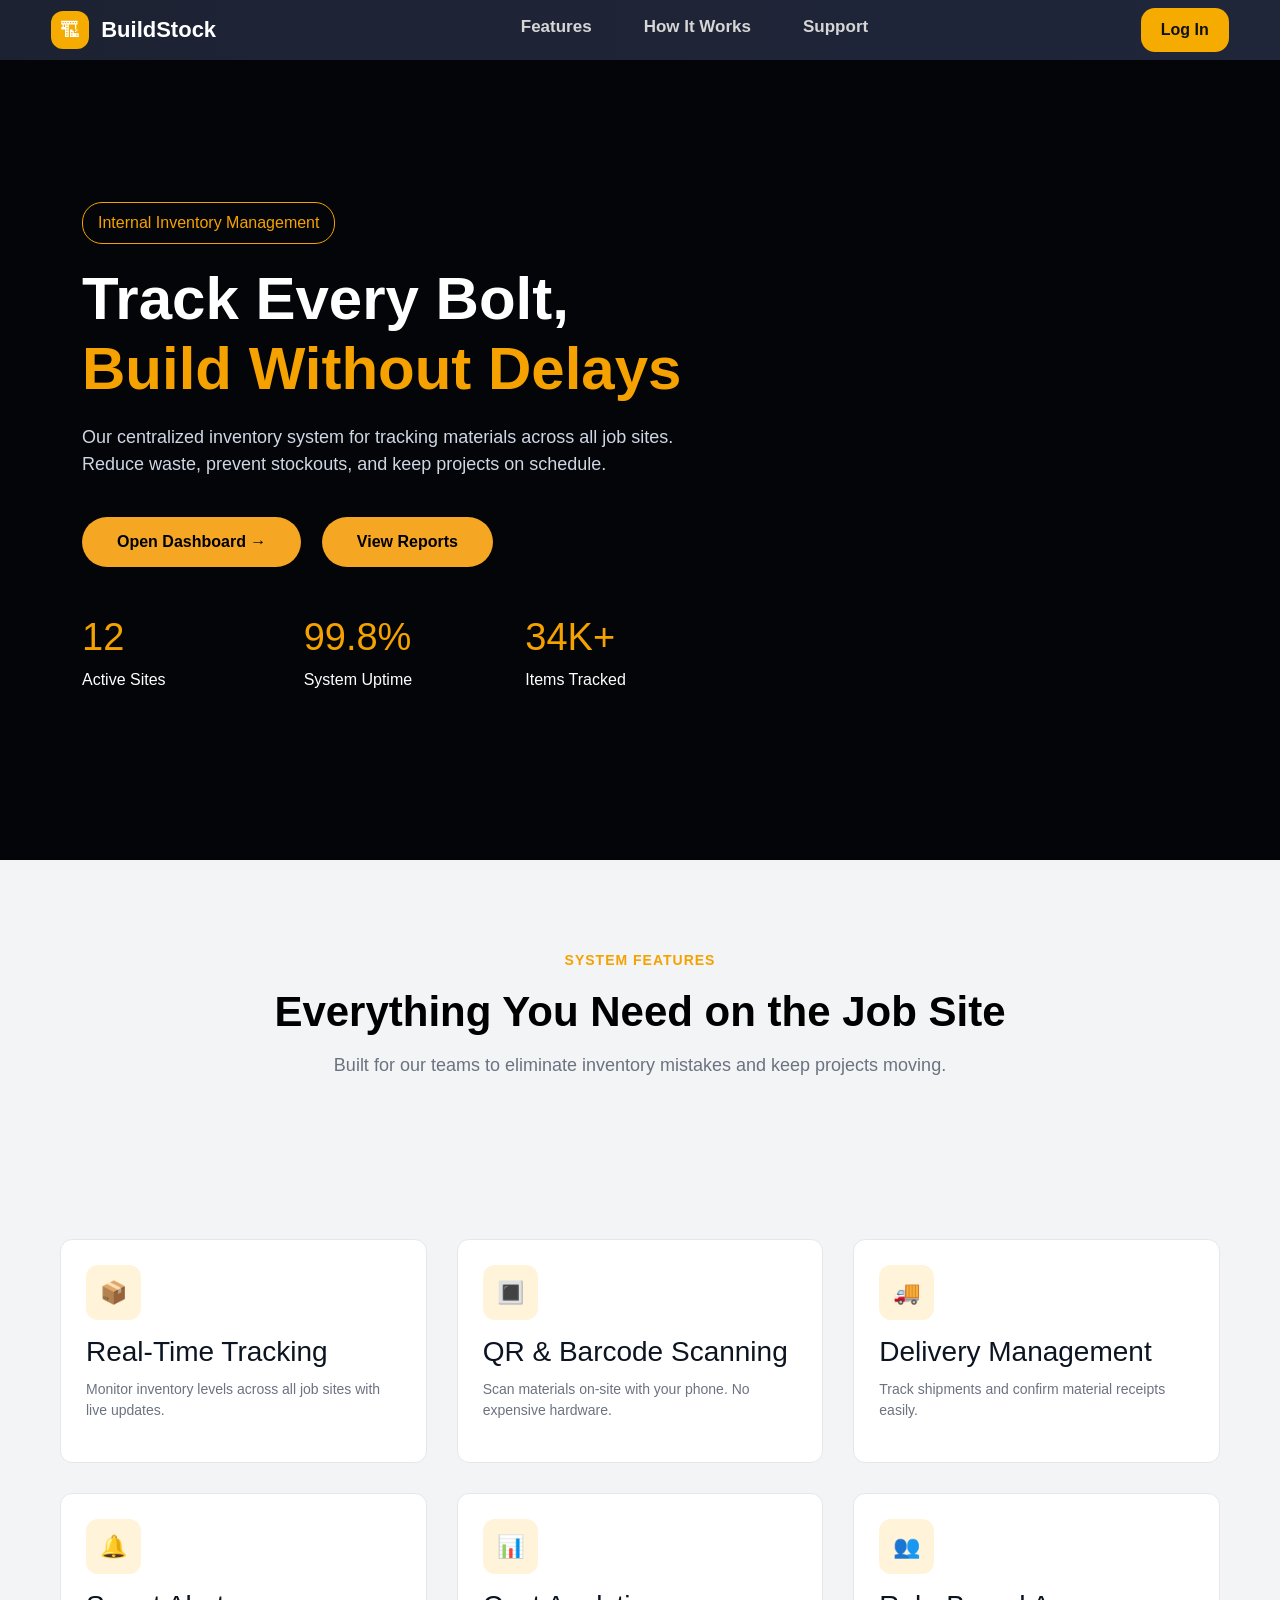
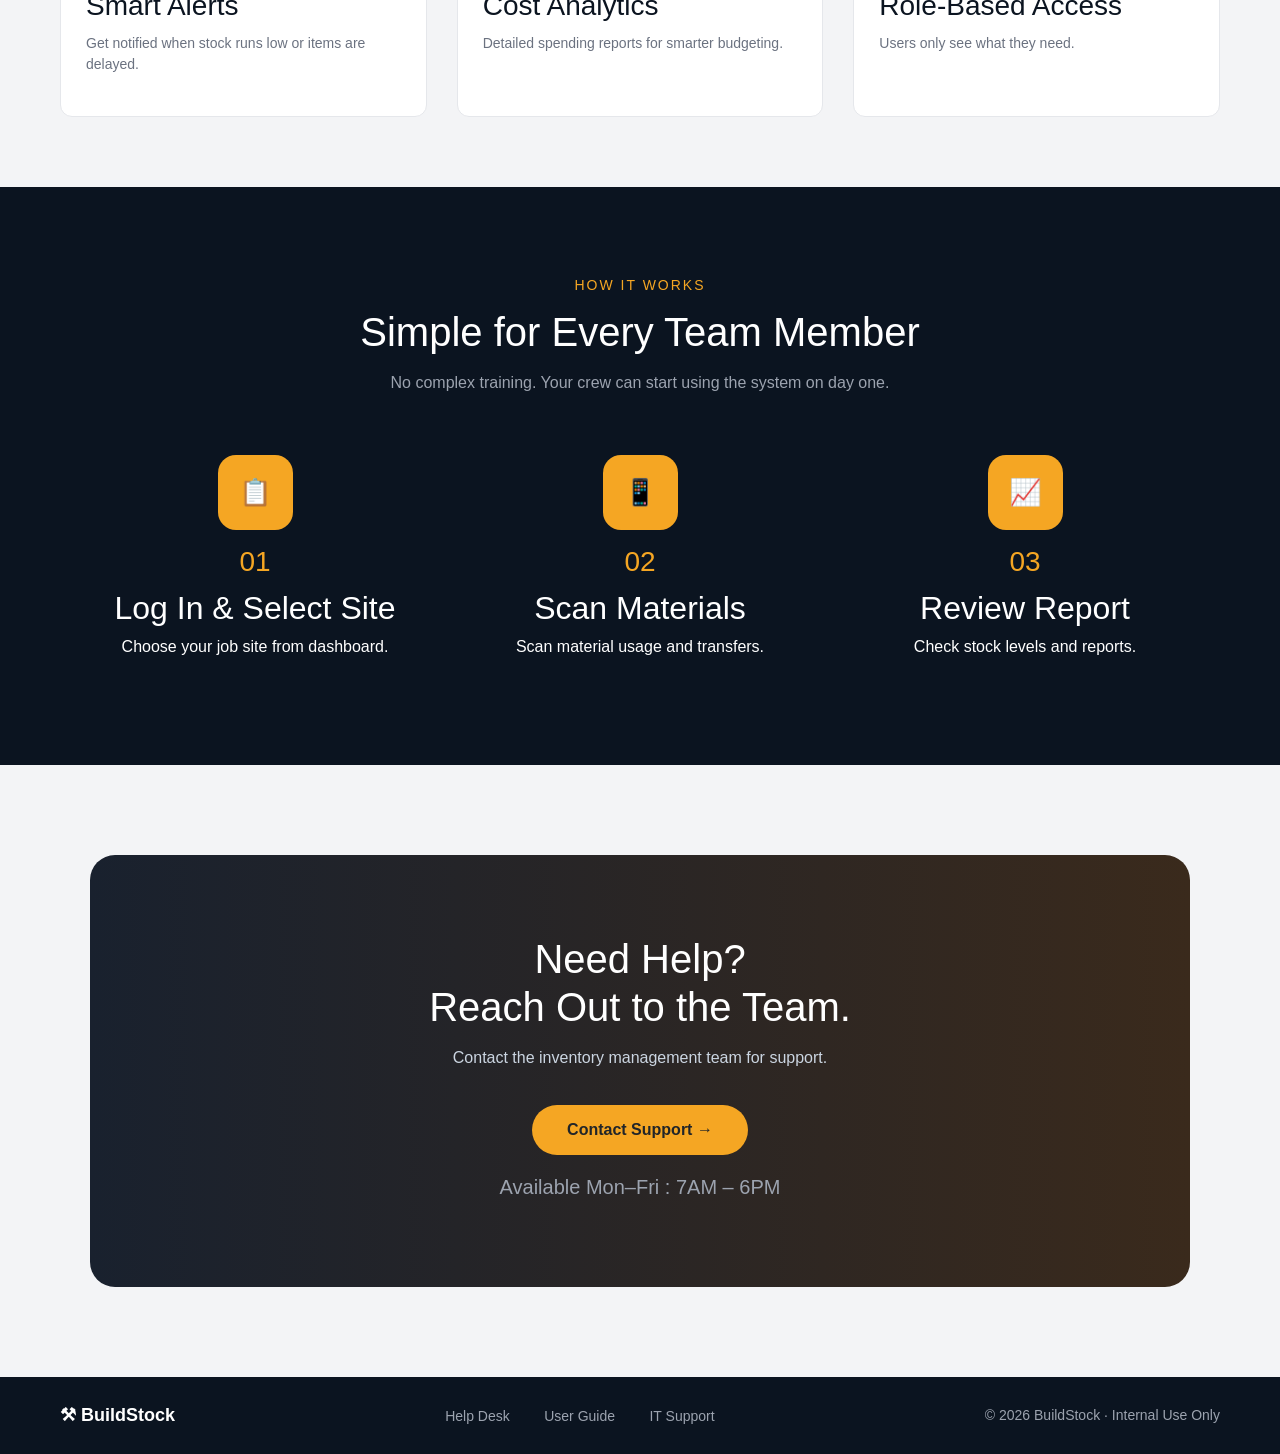
==== frontend/landing/index.html @ 605e165c "Initial commit" ====
<!DOCTYPE html>
<html>

<head>
    <meta charset="UTF-8">
    <meta name="viewport" content="width=device-width, initial-scale=1">
    <title>BuildStock</title>
    <link href="https://cdn.jsdelivr.net/npm/bootstrap@5.3.3/dist/css/bootstrap.min.css" rel="stylesheet">
    <link rel="stylesheet" href="style.css">
</head>

<body>
    <!-- Navbar -->
    <nav class="navbar">
        <div class="nav-container">
            <div class="logo">
                <div class="logo-icon">🏗</div>
                <span class="logo-text">BuildStock</span>
            </div>
            <ul class="nav-links">
                <li><a href="#system feature">Features</a></li>
                <li><a href="#work">How It Works</a></li>
                <li><a href="#support">Support</a></li>
            </ul>
            <a class="login-btn" href="../login/login.html">Log In</a>
        </div>
    </nav>

    <!-- Hero Section -->

    <section class="hero d-flex align-items-center">
        <div class="container">
            <div class="row">
                <div class="col-lg-7">
                    <div class="tag">
                        Internal Inventory Management
                    </div>
                    <h1 class="title">
                        Track Every Bolt,
                        <span class="yellow">
                            Build Without Delays
                        </span>
                    </h1>
                    <p class="text">
                        Our centralized inventory system for tracking materials across all job sites.
                        Reduce waste, prevent stockouts, and keep projects on schedule.
                    </p>
                    <div class="mt-4">
                        <button class="btn btn-warning me-3">
                            Open Dashboard →
                        </button>
                        <button class="btn btn-light">
                            View Reports
                        </button>
                    </div>
                    <div class="row stats mt-5">
                        <div class="col-md-4">
                            <h2 class="yellow">
                                12
                            </h2>
                            <p>Active Sites</p>
                        </div>
                        <div class="col-md-4">
                            <h2 class="yellow">
                                99.8%
                            </h2>
                            <p>System Uptime</p>
                        </div>
                        <div class="col-md-4">
                            <h2 class="yellow">
                                34K+</h2>
                            <p>Items Tracked</p>
                        </div>
                    </div>
                </div>
            </div>
        </div>
    </section>

    <!-- Features Heading -->

    <section id="system feature" class="feat text-center">
        <div class="container">
            <p class="small-title">
                SYSTEM FEATURES
            </p>
            <h2 class="feat-title">
                Everything You Need on the Job Site
            </h2>
            <p class="feat-text">
                Built for our teams to eliminate inventory mistakes and keep projects moving.
            </p>
        </div>
    </section>

    <!-- FEATURES 2 -->
    <section class="f2">
        <div class="f2c">

            <div class="card">
                <div class="ic">📦</div>
                <h3>Real-Time Tracking</h3>
                <p>Monitor inventory levels across all job sites with live updates.</p>
            </div>

            <div class="card">
                <div class="ic">🔳</div>
                <h3>QR & Barcode Scanning</h3>
                <p>Scan materials on-site with your phone. No expensive hardware.</p>
            </div>

            <div class="card">
                <div class="ic">🚚</div>
                <h3>Delivery Management</h3>
                <p>Track shipments and confirm material receipts easily.</p>
            </div>

            <div class="card">
                <div class="ic">🔔</div>
                <h3>Smart Alerts</h3>
                <p>Get notified when stock runs low or items are delayed.</p>
            </div>

            <div class="card">
                <div class="ic">📊</div>
                <h3>Cost Analytics</h3>
                <p>Detailed spending reports for smarter budgeting.</p>
            </div>

            <div class="card">
                <div class="ic">👥</div>
                <h3>Role-Based Access</h3>
                <p>Users only see what they need.</p>
            </div>
        </div>
    </section>


    <!-- HOW IT WORKS -->
    <section id="work" class="hw">
        <h4>HOW IT WORKS</h4>
        <h1>Simple for Every Team Member</h1>
        <p class="hw_p">
            No complex training. Your crew can start using the system on day one.
        </p>
        <div class="hwc">
            <div class="step">
                <div class="box">📋</div>
                <h3>01</h3>
                <h2>Log In & Select Site</h2>
                <p>Choose your job site from dashboard.</p>
            </div>
            <div class="step">
                <div class="box">📱</div>
                <h3>02</h3>
                <h2>Scan Materials</h2>
                <p>Scan material usage and transfers.</p>
            </div>
            <div class="step">
                <div class="box">📈</div>
                <h3>03</h3>
                <h2>Review Report</h2>
                <p>Check stock levels and reports.</p>
            </div>
        </div>
    </section>

    <!-- CONTACT -->
    <section id="support" class="ct">
        <div class="ct_box">
            <h1>Need Help?<br>Reach Out to the Team.</h1>
            <p>
                Contact the inventory management team for support.
            </p>
            <button class="btn">
                Contact Support →
            </button>
            <h5>
                Available Mon–Fri : 7AM – 6PM
            </h5>
        </div>
    </section>

    <!-- FOOTER -->
    <footer class="ft">
        <div class="ft_l">
            ⚒ BuildStock
        </div>
        <div class="ft_m">
            <a href="#">Help Desk</a>
            <a href="#">User Guide</a>
            <a href="#">IT Support</a>
        </div>
        <div class="ft_r">
            © 2026 BuildStock · Internal Use Only
        </div>
    </footer>
    <script src="https://cdn.jsdelivr.net/npm/bootstrap@5.3.3/dist/js/bootstrap.bundle.min.js"></script>
</body>

</html>
---- frontend/landing/style.css ----
* {
    margin: 0;
    padding: 0;
    box-sizing: border-box;
}

body {
    font-family: Segoe UI, sans-serif;
    background: #0b1220;
    color: white;
    padding-top: 50px;
}

/* -------------------------Navbar--------------------------- */


.navbar {
    width: 100%;
    background: linear-gradient(to right, #1d2233, #20263a);
    padding: 4px 0;
    position: fixed;
    top: 0;
    left: 0;
    z-index: 1000;
}

.nav-container {
    /* background-color: yellow; */
    width: 92%;
    max-width: 1800px;
    margin: 0 auto;
    display: flex;
    align-items: center;
    justify-content: space-between;
}

.logo {
    display: flex;
    align-items: center;
    gap: 12px;
}

.logo-icon {
    width: 38px;
    height: 38px;
    background-color: #f5ab00;
    border-radius: 12px;
    display: flex;
    align-items: center;
    justify-content: center;
    font-size: 20px;
}

.logo-text {
    color: white;
    font-size: 22px;
    font-weight: 700;
}

.nav-links {
    /* background-color: red; */
    list-style: none;
    display: flex;
    justify-content: center;
    gap: 52px;
    margin-top:10px;
}

.nav-links a {
    text-decoration: none;
    color: #d6d6d6;
    font-size: 17px;
    font-weight: 600;
    transition: 0.3s;
}

.nav-links a:hover {
    color: #f5ab00;
}

.login-btn {
    text-decoration: none;
    background-color: #f5ab00;
    color: #111;
    padding: 10px 20px;
    border-radius: 14px;
    font-size: 16px;
    font-weight: 700;
    transition: 0.3s;
}

.login-btn:hover {
    background-color: #ffbc1f;
}
.menu {
    display: flex;
    gap: 40px;
    list-style: none;
}

.menu a {
    color: #cbd5e1;
    text-decoration: none;
    font-size: 15px;
}

.menu a:hover {
    color: #f5a623;
}

.lbtn {
    background: #f5a623;
    color: black;
    padding: 10px 28px;
    border-radius: 25px;
    text-decoration: none;
    font-weight: 600;

}

.lbtn:hover {
    background: #ffb84d;
}

/* Hero */

.hero {
    height: 90vh;
    background:
        linear-gradient(rgba(0, 0, 0, .75),
            rgba(0, 0, 0, .75)),
        url("https://images.unsplash.com/photo-1503387762-592deb58ef4e");
    background-size: cover;
    background-position: center;
}



.tag {
    display: inline-block;
    border: 1px solid #f5a200;
    padding: 8px 15px;
    border-radius: 20px;
    color: #f5a200;
    margin-bottom: 20px;
}


.title {
    font-size: 60px;
    font-weight: 700;
    line-height: 70px;
}

.yellow {
    color: #f5a200;
}

.text {
    color: #cfd6e4;
    font-size: 18px;
    max-width: 600px;
    margin-top: 20px;
}

.stats h2 {
    font-size: 38px;
}


/* Features heading */
.feat {
    background: #f3f4f6;
    padding: 90px 0;
    color: black;
}

.small-title {
    color: #f5a200;
    font-weight: 600;
    letter-spacing: 1px;
    font-size: 14px;
}

.feat-title {
    font-size: 42px;
    font-weight: 700;
    margin: 15px 0;
}

.feat-text {
    color: #6b7280;
    font-size: 18px;
    max-width: 700px;
    margin: auto;
}

/* SAFE RESET (prevents layout breaking) */

* {
    margin: 0;
    padding: 0;
    box-sizing: border-box;
    font-family: Segoe UI, Arial, sans-serif;
}


/* FEATURES SECTION */

.f2 {
    padding: 70px 60px;
    background: #f3f4f6;
}

.f2c {
    max-width: 1200px;
    margin: auto;
    display: grid;
    grid-template-columns: repeat(3, 1fr);
    gap: 30px;
}

.card {
    background: white;
    padding: 25px;
    border-radius: 12px;
    border: 1px solid #e5e7eb;
    transition: .3s;
}

.card:hover {
    transform: translateY(-5px);
    box-shadow: 0 10px 25px rgba(0, 0, 0, .08);
}

.ic {
    background: #fff3d9;
    width: 55px;
    height: 55px;
    display: flex;
    align-items: center;
    justify-content: center;
    border-radius: 12px;
    font-size: 22px;
    margin-bottom: 15px;
}

.card h3 {
    margin-bottom: 10px;
    color: #0b1420;
}

.card p {
    color: #6b7280;
    font-size: 14px;
    line-height: 1.5;
}


/* HOW IT WORKS */

.hw {
    background: #0b1420;
    color: white;
    text-align: center;
    padding: 90px 60px;
}

.hw h4 {
    color: #f5a623;
    letter-spacing: 2px;
    font-size: 14px;
    margin-bottom: 15px;
}

.hw h1 {
    margin-bottom: 15px;
}

.hw_p {
    color: #9ca3af;
    margin-bottom: 60px;
}

.hwc {
    max-width: 1100px;
    margin: auto;
    display: flex;
    justify-content: space-between;
}

.step {
    width: 30%;
}

.box {
    background: #f5a623;
    width: 75px;
    height: 75px;
    display: flex;
    align-items: center;
    justify-content: center;
    border-radius: 18px;
    font-size: 26px;
    margin: auto;
    margin-bottom: 15px;
    color: black;
}

.step h3 {
    color: #f5a623;
    margin-bottom: 10px;
}


/* CONTACT */
.ct {
    background: #f3f4f6;
    padding: 90px 60px;
}

.ct_box {

    max-width: 1100px;
    margin: auto;
    background: linear-gradient(90deg, #19212e, #3a2a1c);
    color: white;
    text-align: center;
    padding: 80px;
    border-radius: 25px;
}

.ct_box h1 {
    margin-bottom: 15px;
}

.ct_box p {
    color: #cbd5e1;
    margin-bottom: 20px;
}

.btn {
    background: #f5a623;
    border: none;
    padding: 13px 35px;
    border-radius: 30px;
    margin-top: 15px;
    cursor: pointer;
    font-weight: 600;
    transition: .3s;
}

.btn:hover {
    background: #ffb84d;
}

.ct_box h5 {
    margin-top: 20px;
    color: #9ca3af;
    font-weight: normal;
}


/* FOOTER */

.ft {
    background: #0b1420;
    color: white;
    display: flex;
    justify-content: space-between;
    padding: 25px 60px;
    align-items: center;
}

.ft_l {
    font-weight: 600;
    font-size: 18px;
}

.ft_m a {
    color: #9ca3af;
    margin: 0 15px;
    text-decoration: none;
    font-size: 14px;
}

.ft_m a:hover {
    color: #f5a623;
}

.ft_r {
    color: #9ca3af;
    font-size: 14px;
}

/* Responsive */
@media(max-width:992px) {
    .hero {
        height: auto;
        padding: 100px 0;
    }

    .title {
        font-size: 40px;
        line-height: 50px;
    }
}

@media(max-width:768px) {
    .feat-title {
        font-size: 30px;
    }
}
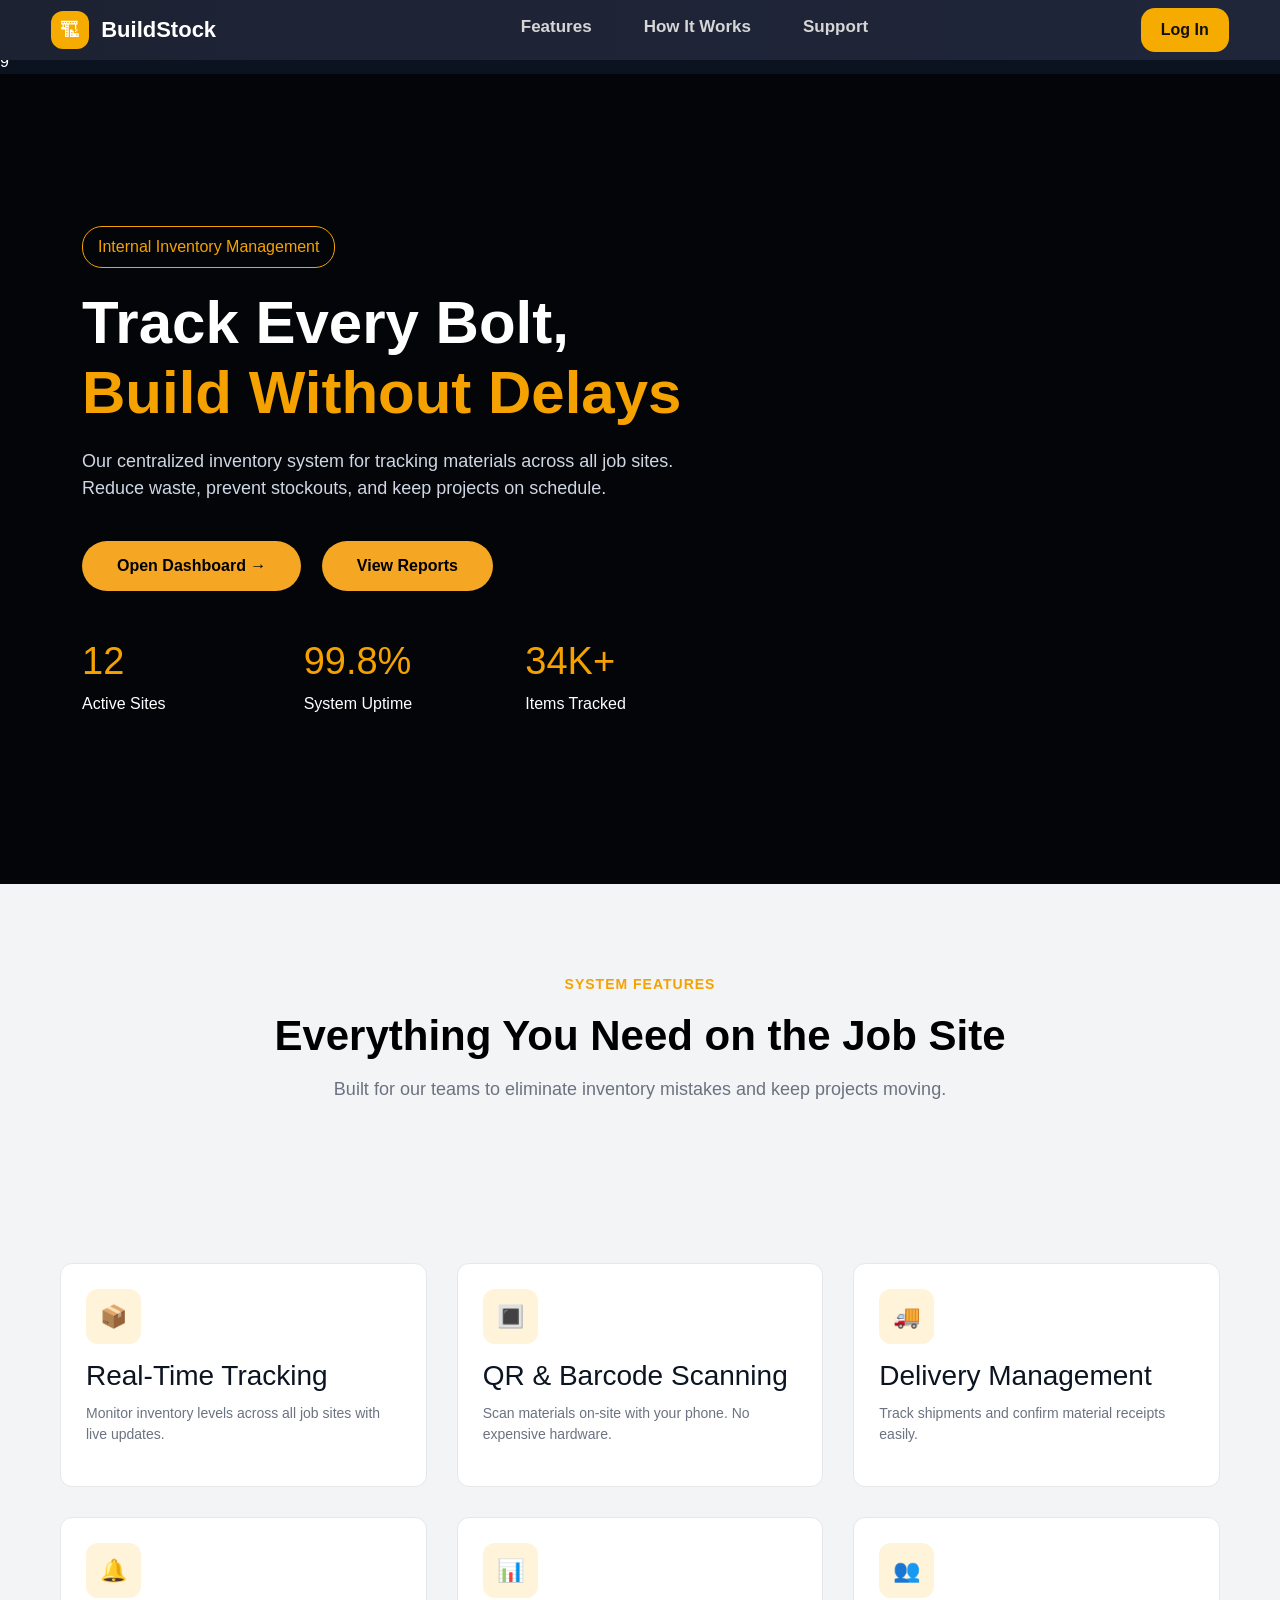
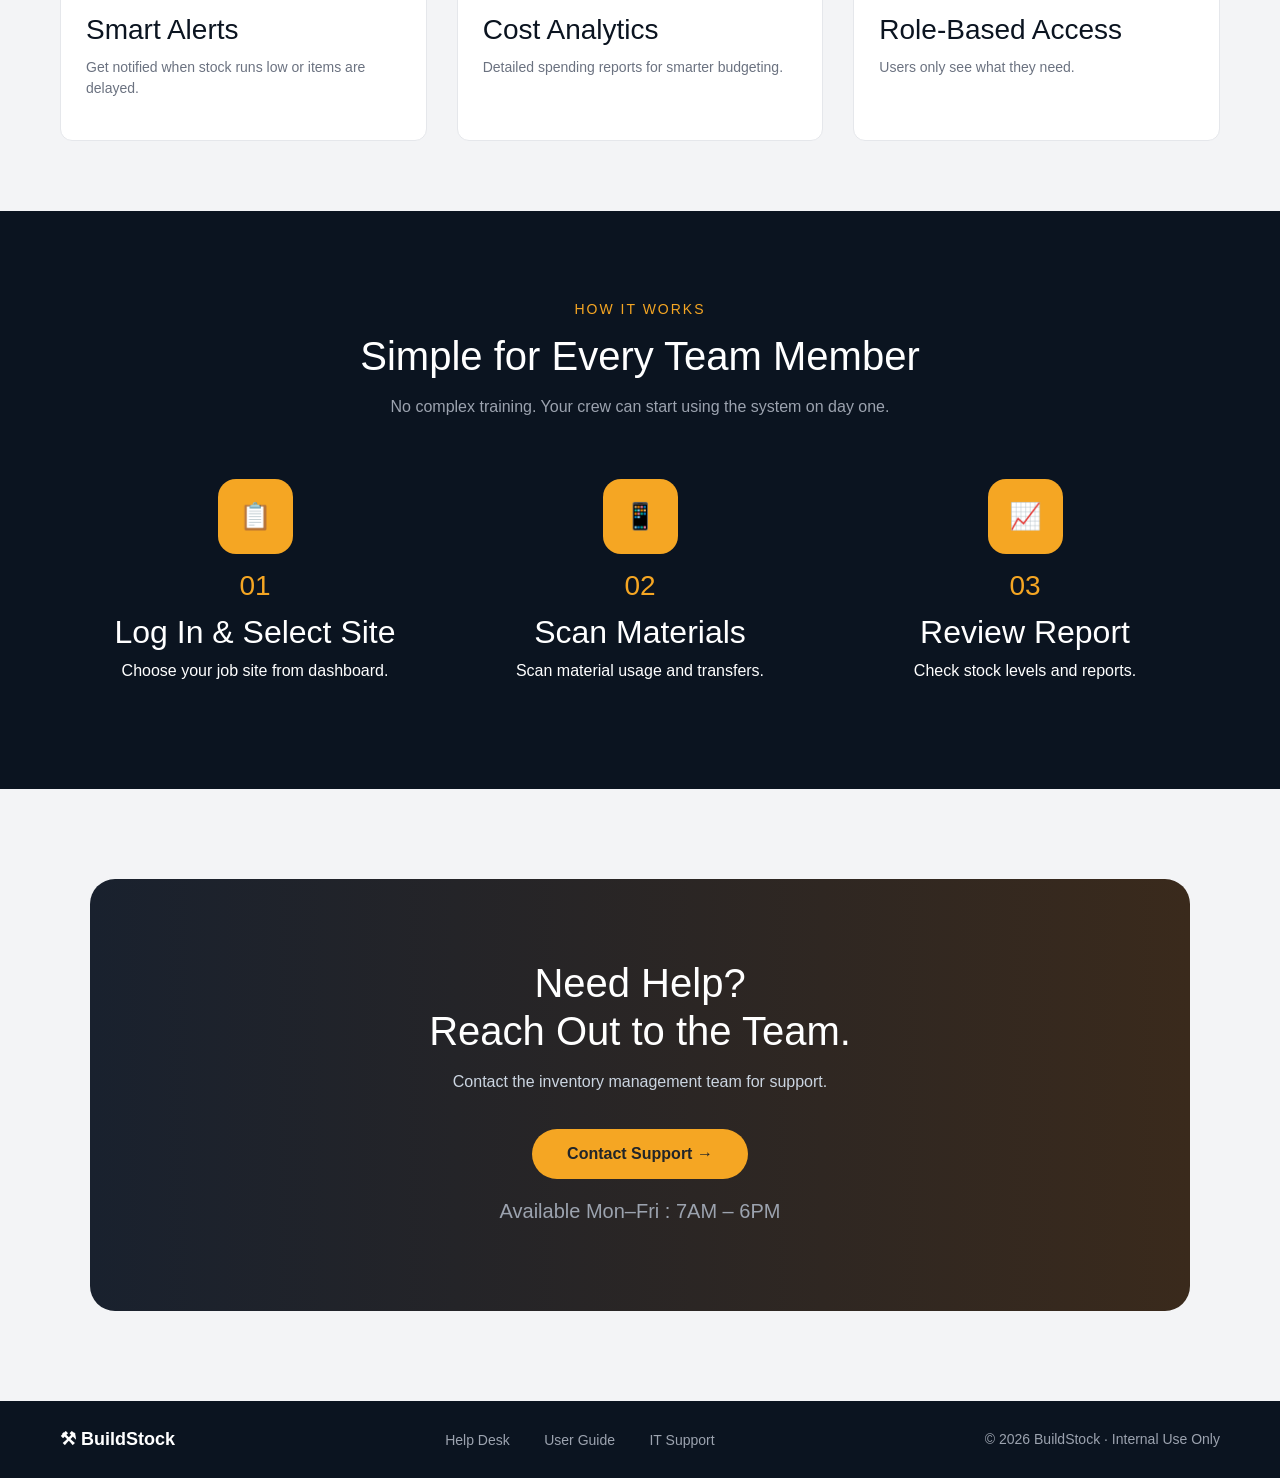
==== commit a3eb9161: "changed" ====
--- a/frontend/landing/index.html
+++ b/frontend/landing/index.html
@@ -8,7 +8,7 @@
     <link href="https://cdn.jsdelivr.net/npm/bootstrap@5.3.3/dist/css/bootstrap.min.css" rel="stylesheet">
     <link rel="stylesheet" href="style.css">
 </head>
-
+9
 <body>
     <!-- Navbar -->
     <nav class="navbar">
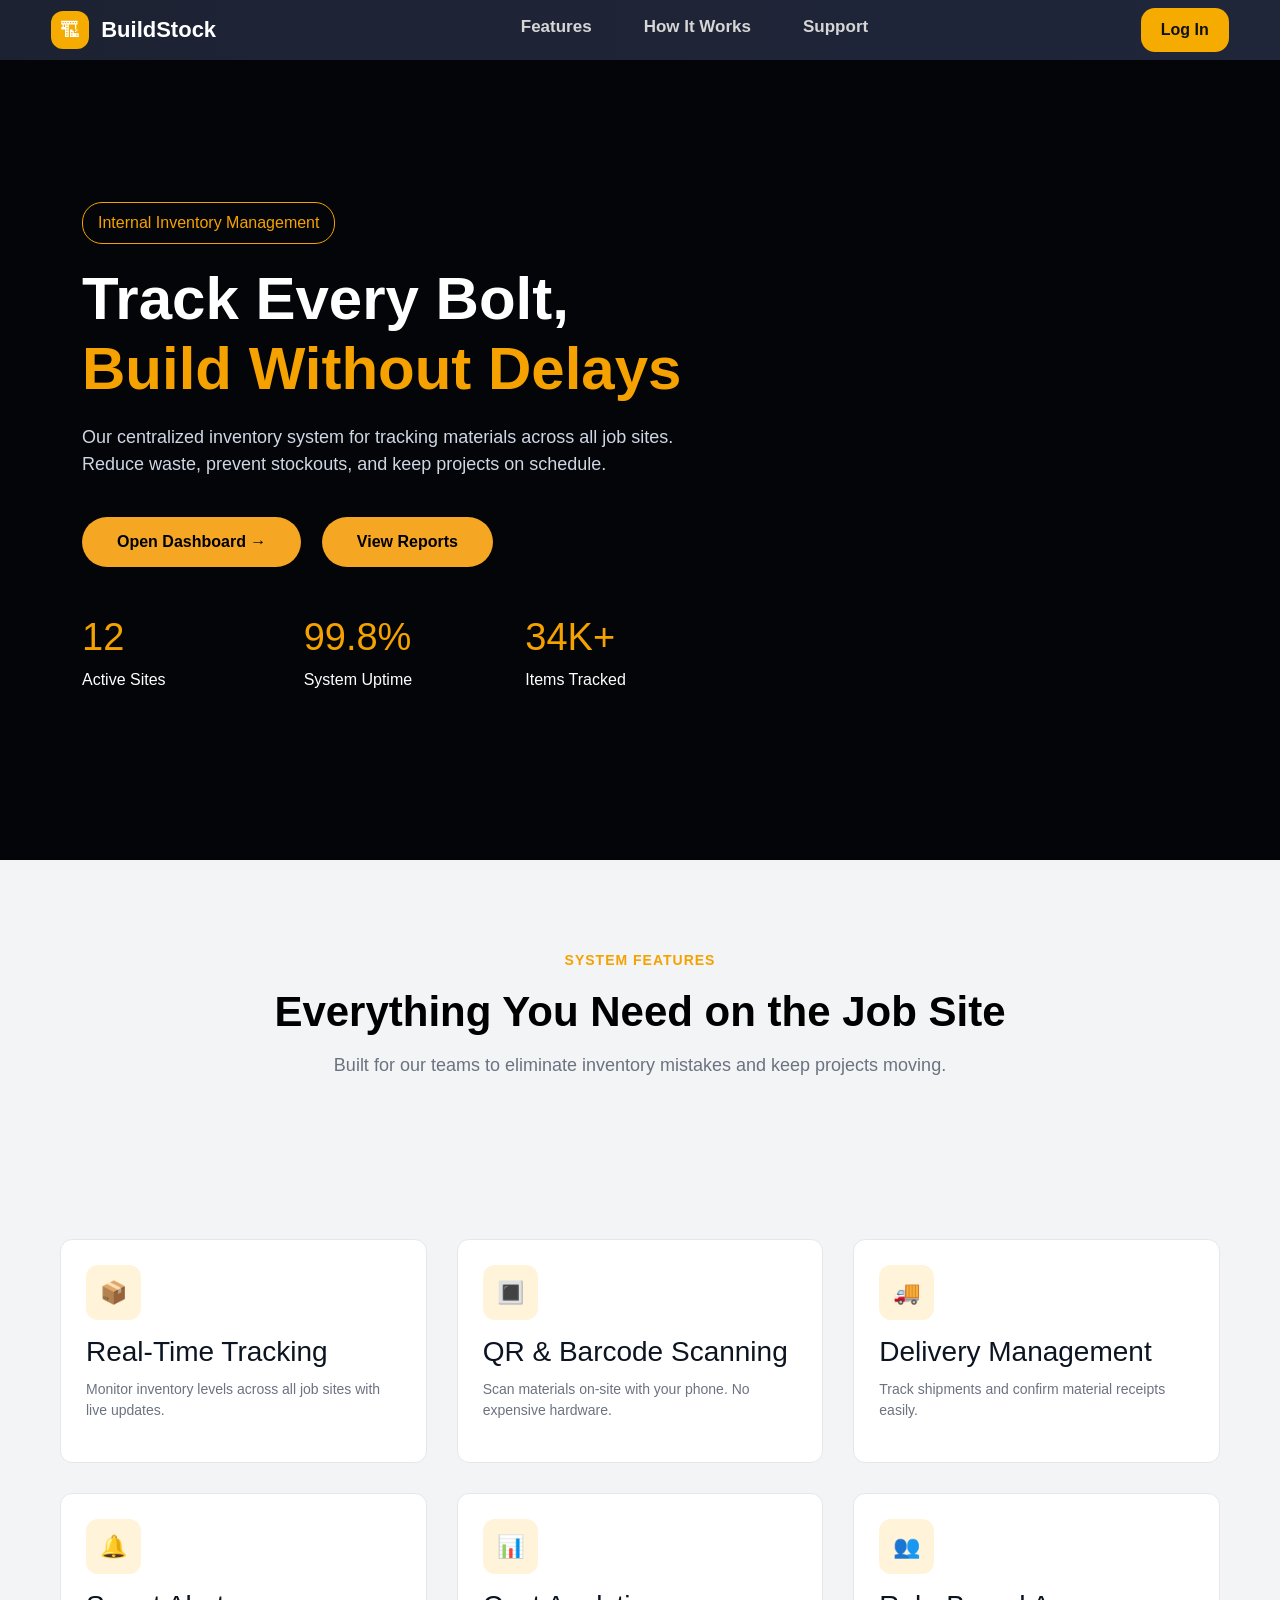
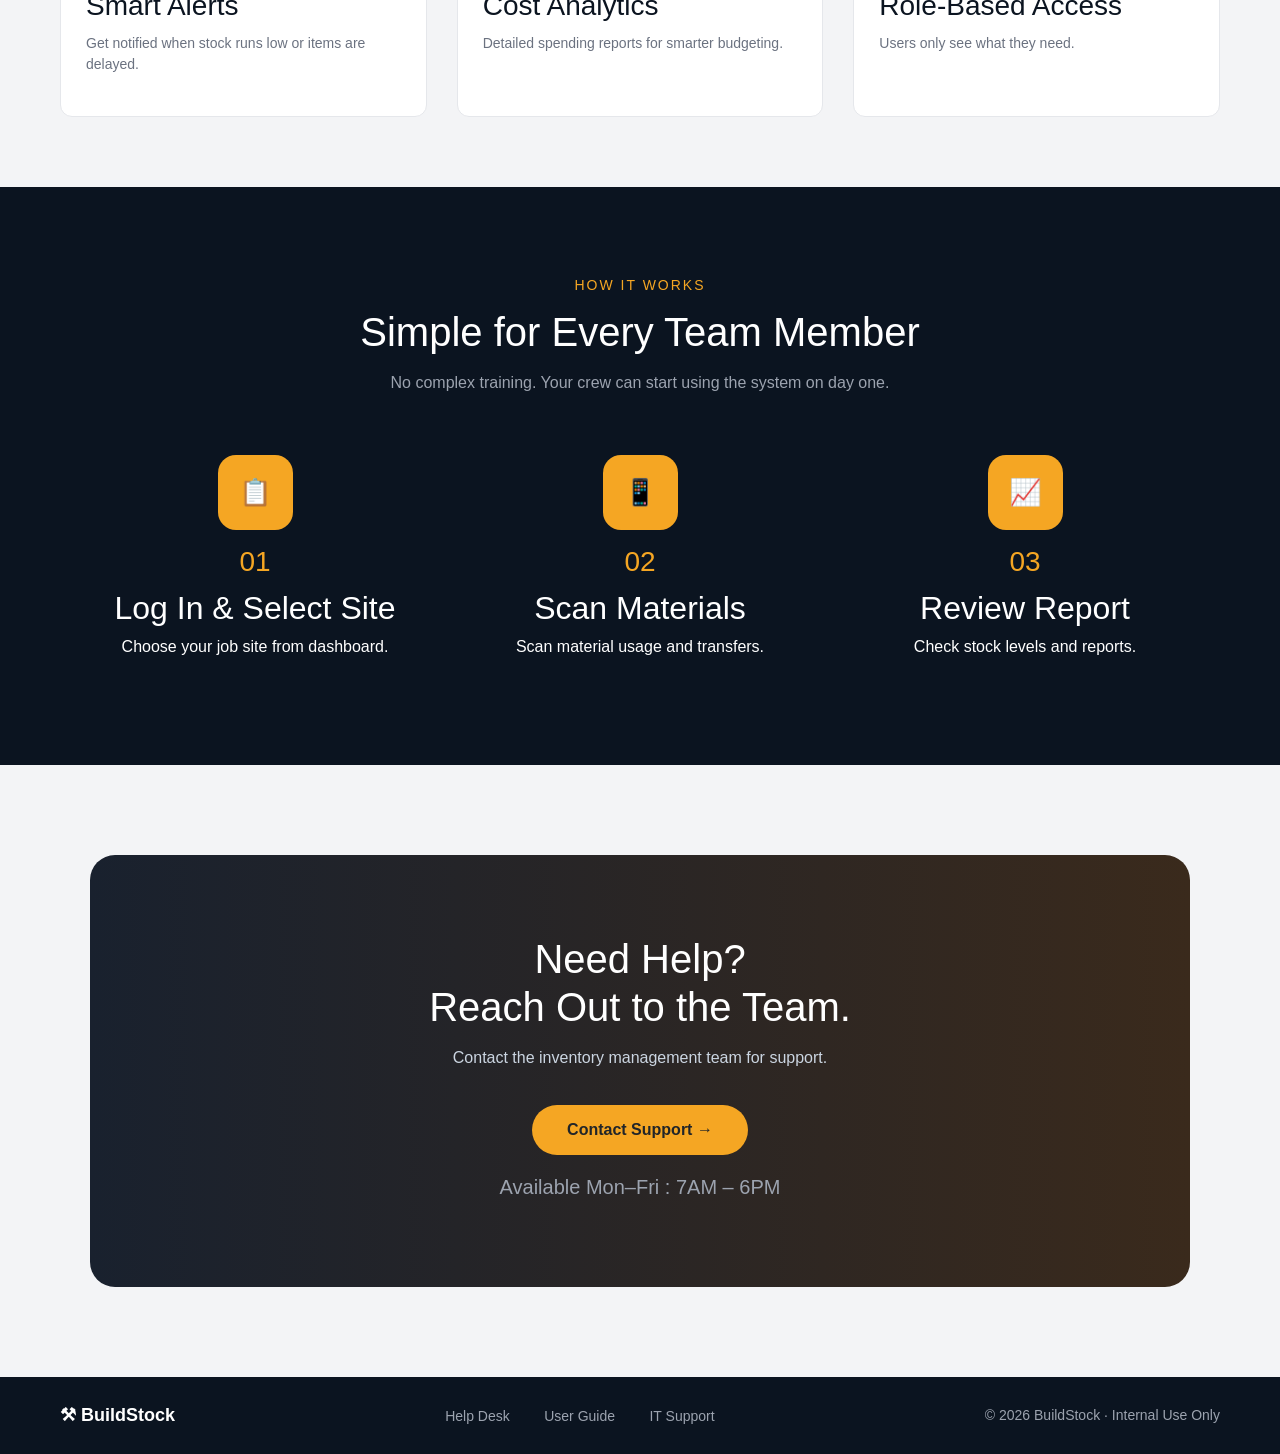
==== commit df1656dc: "add index file" ====
--- a/frontend/landing/index.html
+++ b/frontend/landing/index.html
@@ -8,7 +8,6 @@
     <link href="https://cdn.jsdelivr.net/npm/bootstrap@5.3.3/dist/css/bootstrap.min.css" rel="stylesheet">
     <link rel="stylesheet" href="style.css">
 </head>
-9
 <body>
     <!-- Navbar -->
     <nav class="navbar">
@@ -31,7 +30,7 @@
     <section class="hero d-flex align-items-center">
         <div class="container">
             <div class="row">
-                <div class="col-lg-7">
+                <div class="col-lg-7"> 
                     <div class="tag">
                         Internal Inventory Management
                     </div>
